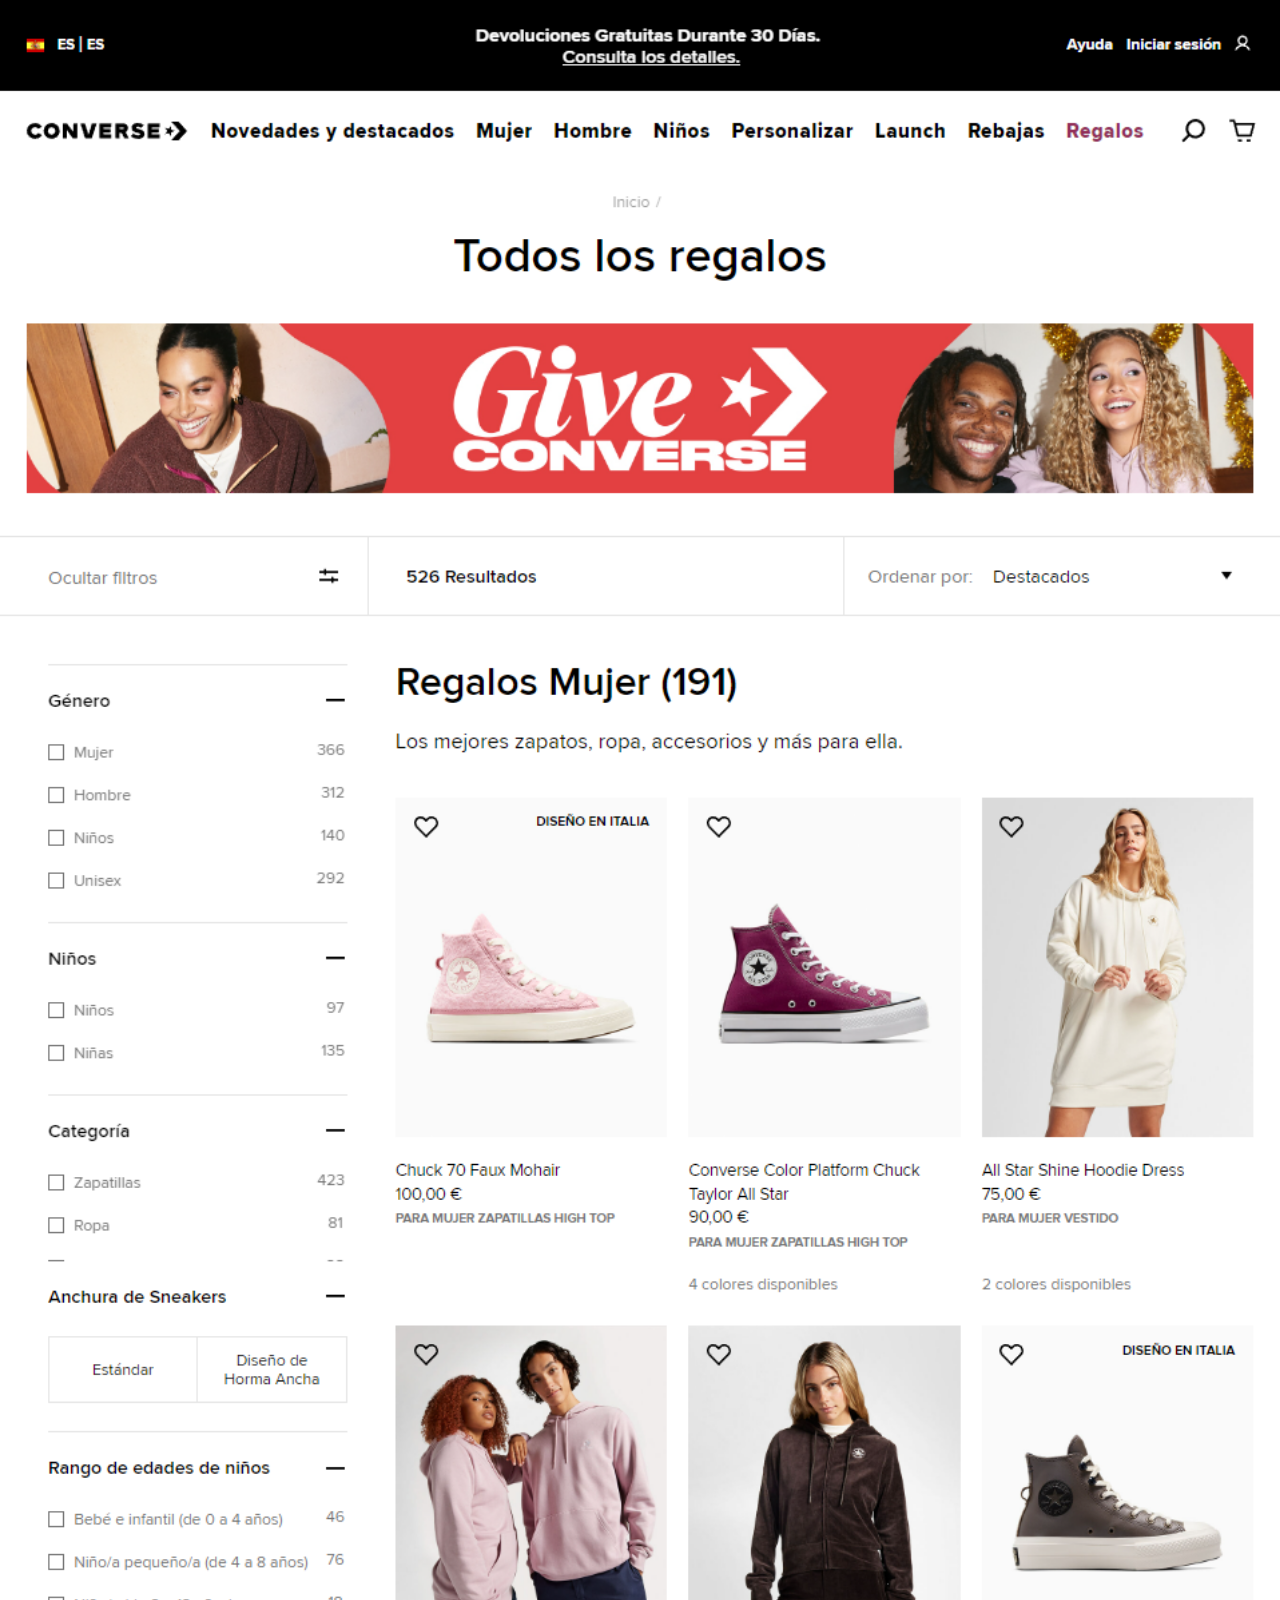
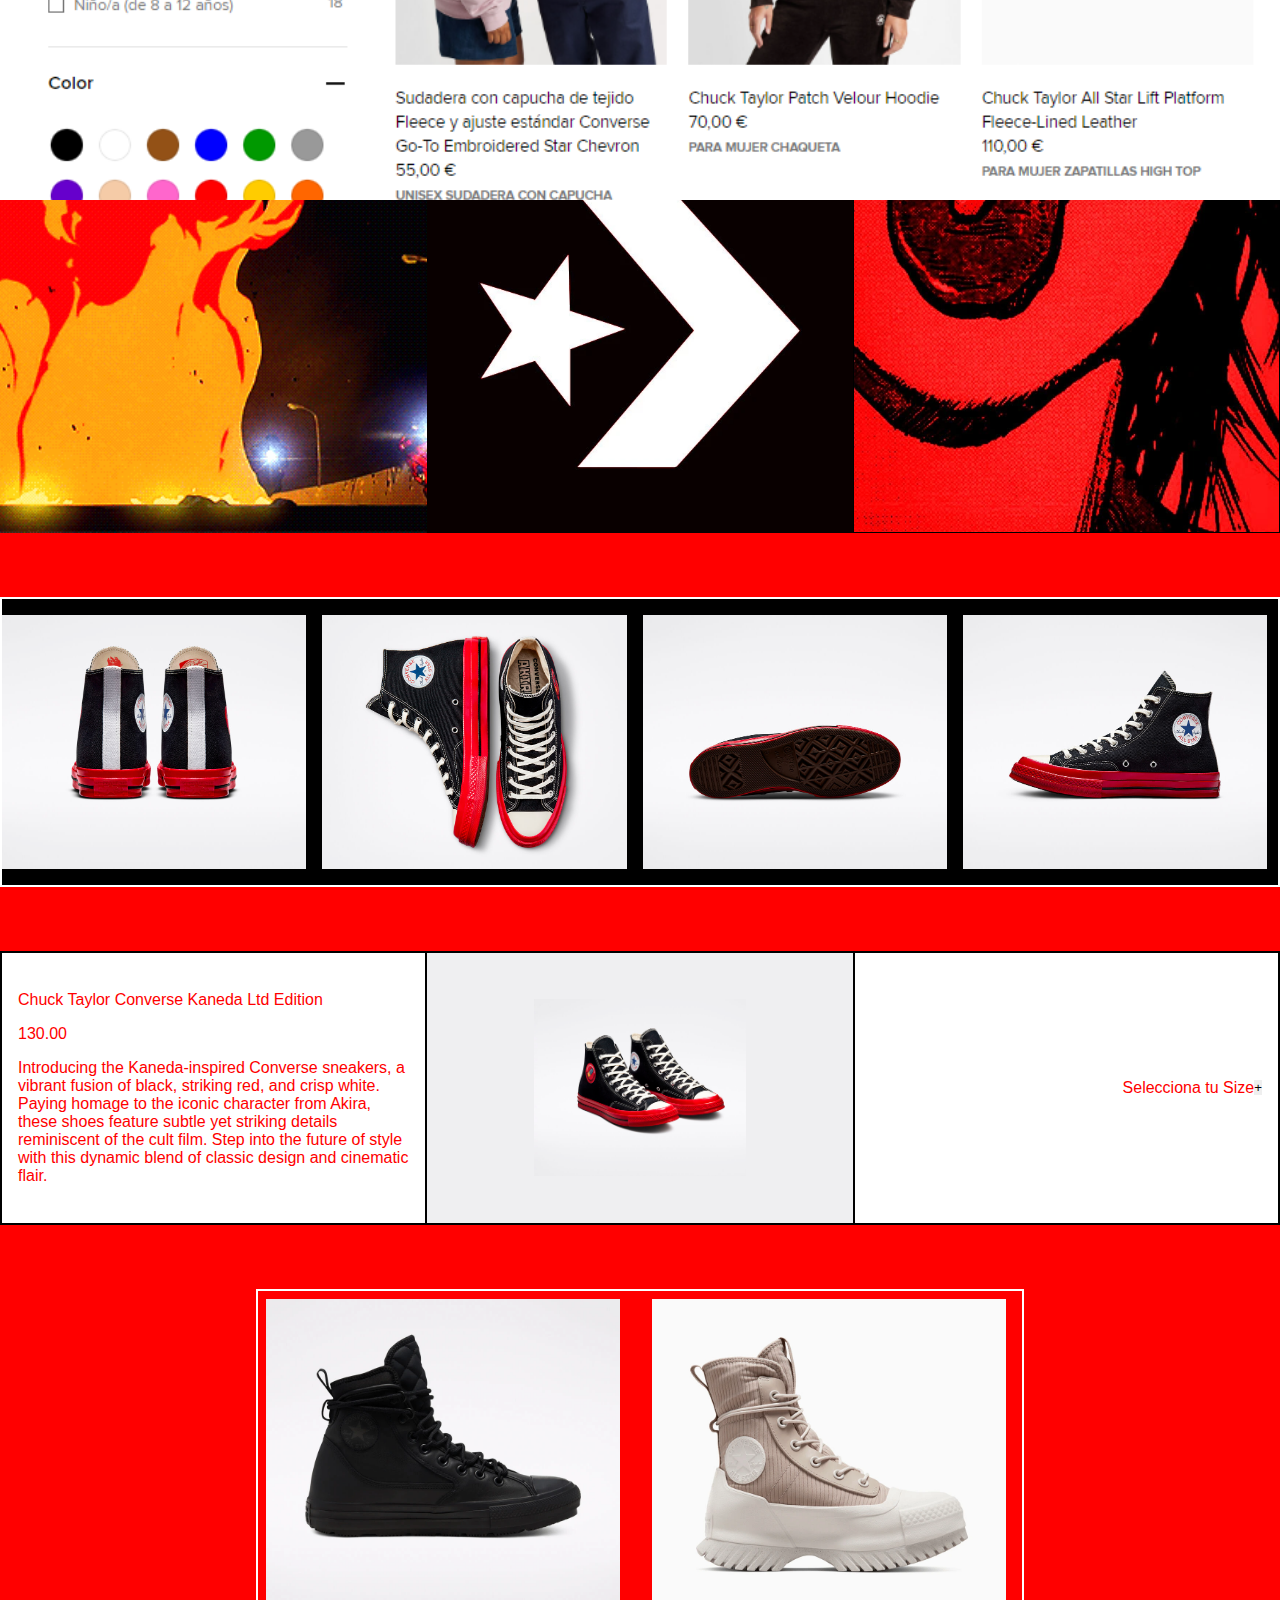
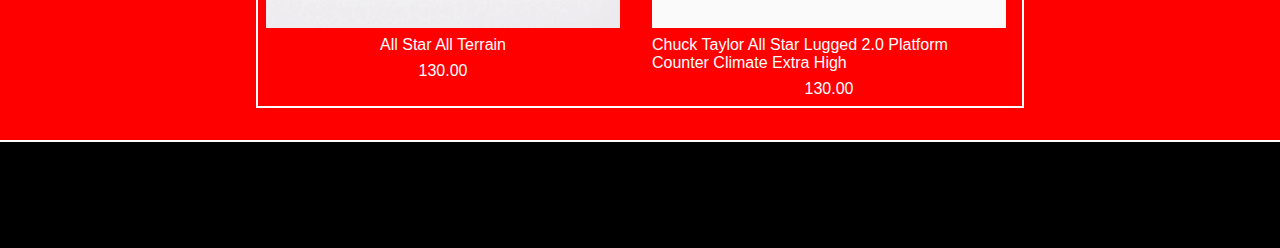
==== akira.html @ 0b5720b8 "added website docu" ====
<!DOCTYPE html>
<html lang="en">
<head>
    <meta charset="UTF-8">
    <meta name="viewport" content="width=device-width, initial-scale=1.0">
    <title>Document</title>
    <link rel="stylesheet" href="css/akira.css">
    <script defer src="js/akira.js"></script>
</head>
<body>

    <div class="glitch__effect">
        <div class="glitch__wrapper">
            <div class="main__img">
                
            </div>
            <div class="main__glitch">
                <div class="glitch__img">
                    <span class="glitch__span">ERROR</span>
                    <img src="assets/assets__akira/akira_loading.gif" alt="akira" class="glitch__gif">
                </div>
            </div>
        </div>
    </div>

    <header class="header">
        <div class="header__menuMobile">
            <svg xmlns="http://www.w3.org/2000/svg"  class="header__button"  viewBox="0 0 16 16">
                <path fill-rule="evenodd" d="M2.5 12a.5.5 0 0 1 .5-.5h10a.5.5 0 0 1 0 1H3a.5.5 0 0 1-.5-.5zm0-4a.5.5 0 0 1 .5-.5h10a.5.5 0 0 1 0 1H3a.5.5 0 0 1-.5-.5zm0-4a.5.5 0 0 1 .5-.5h10a.5.5 0 0 1 0 1H3a.5.5 0 0 1-.5-.5z"/>
              </svg>
        </div>
        
        <h1 class="header__h1">
            <a href="works.html" class="header__back">
                <img class="h1__logo" src="assets/assets__akira/converse__logo.png" alt="Chuck Taylor's Converse All Star">
            </a>
        </h1>
        
        <nav class="header__nav">
            <ul class="header__ul">
                <li class="header__li">
                    <a title="#" href="https://www.converse.com/es/products/regalos?lang=es_ES&nav_fo=topnav-giftguidenew" class="header__a">New & featured</a>
                </li>
                <li class="header__li">
                    <a title="#" href="https://www.converse.com/es/products/todo/todas-las-novedades/novedades-para-mujer?lang=es_ES&nav_fo=topnav-womennewarrivals" class="header__a">Woman</a>
                </li>
                <li class="header__li">
                    <a title="#" href="https://www.converse.com/es/products/todo/todas-las-novedades/novedades-para-hombre?lang=es_ES&nav_fo=topnav-mennewarrivals" class="header__a">Man</a>
                </li>
                <li class="header__li">
                    <a title="https://www.converse.com/es/products/todo/todas-las-novedades/novedades-para-ninos?lang=es_ES&nav_fo=topnav-kid%27snewarrivals" href="#" class="header__a">Kids</a>
                </li>
                <li class="header__li">
                    <a title="#" href="https://www.converse.com/es/products/todas-las-rebajas?lang=es_ES&nav_fo=topnav-sale" class="header__a">Sale</a>
                </li>
            </ul>
        </nav>


        <div class="header__shop">
            <div class="shop__buttons">
                <button class="buttons__cart">
                    <svg xmlns="http://www.w3.org/2000/svg" fill="black" class="header__button" viewBox="0 0 16 16" style="background-color: black;">
                        <path d="M0 1.5A.5.5 0 0 1 .5 1H2a.5.5 0 0 1 .485.379L2.89 3H14.5a.5.5 0 0 1 .491.592l-1.5 8A.5.5 0 0 1 13 12H4a.5.5 0 0 1-.491-.408L2.01 3.607 1.61 2H.5a.5.5 0 0 1-.5-.5zM3.102 4l1.313 7h8.17l1.313-7H3.102zM5 12a2 2 0 1 0 0 4 2 2 0 0 0 0-4zm7 0a2 2 0 1 0 0 4 2 2 0 0 0 0-4zm-7 1a1 1 0 1 1 0 2 1 1 0 0 1 0-2zm7 0a1 1 0 1 1 0 2 1 1 0 0 1 0-2z"/>
                      </svg>
                </button>
                <button class="buttons__search">
                    <svg xmlns="http://www.w3.org/2000/svg" class="header__button" viewBox="0 0 16 16" style="background-color: black;">
                    <path fill-rule="evenodd" d="M11.742 10.344a6.5 6.5 0 1 0-1.397 1.398h-.001c.03.04.062.078.098.115l3.85 3.85a1 1 0 0 0 1.415-1.414l-3.85-3.85a1.007 1.007 0 0 0-.115-.1zM12 6.5a5.5 5.5 0 1 1-11 0 5.5 5.5 0 0 1 11 0z"/>
                  </svg></button>
            </div>
        </div>
    </header>

    <main class="main">
        <div class="main__hero">
            <div class="hero__wrapper">
                
                <div class="hero__asset black">
                    <div class="black__text">
                        <p class="text__p">Converse presents Chuck Taylor All Star <span style="color: red;font-weight: 600;">Kaneda</span>.</p>
                    </div>
                </div>
                
                <div class="hero__asset explosion">
                    <picture class="hero__asset explosion">
                        <source srcset="assets/assets__akira/kaneda_grid_optdos.webp" type="image/webp">
                        <img src="assets/assets__akira/kaneda_grid_optdos.png" alt="hero__image boom" class="hero__img" loading="lazy" onerror="this.onerror=null;this.src='assets/assets__akira/kaneda_grid_optdos.png';">
                    </picture>
                </div>
                
                <div class="hero__asset back">
                    <picture class="hero__asset back">
                        <source srcset="assets/assets__akira/kaneda_back.webp" type="image/webp">
                        <img src="assets/assets__akira/kaneda_back.png" alt="hero__image" class="hero__img" loading="lazy" onerror="this.onerror=null;this.src='assets/assets__akira/kaneda_back.png';">
                    </picture>
                </div>
                
                <div class="hero__asset converse">
                    <div class="converse__hover"></div>
                </div>
                
                <div class="hero__asset japan">
                    <picture class="hero__asset japan">
                        <source srcset="assets/assets__akira/akirajapanweb.webp" type="image/webp">
                        <img src="assets/assets__akira/akirajapanweb.png" alt="hero__image" class="hero__img" loading="lazy" onerror="this.onerror=null;this.src='assets/assets__akira/akirajapanweb.png';">
                    </picture>
                </div>
                
                <div class="hero__asset text">
                    <div class="text__description">
                        <p class="text__p">Step into a world of cyberpunk flair with our exclusive Limited Edition Akira-Inspired Converse Shoes. Drawing inspiration from the iconic film, these shoes seamlessly blend futuristic aesthetics with classic Converse comfort, creating a footwear experience like no other.</p>
                    </div>
                </div>
                
                <div class="hero__asset">
                    <picture class="hero__asset">
                        <source srcset="assets/assets__akira/cityweb.webp" type="image/webp">
                        <img src="assets/assets__akira/cityweb.png" alt="hero image" class="hero__img" loading="lazy" onerror="this.onerror=null;this.src='assets/assets__akira/cityweb.png';">
                    </picture>
                </div>
                
                <div class="hero__asset pill">
                    <picture class="hero__asset">
                        <source srcset="assets/assets__akira/pillweb.webp" type="image/webp">
                        <img src="assets/assets__akira/pillweb.png" alt="hero image" class="hero__img" loading="lazy" onerror="this.onerror=null;this.src='assets/assets__akira/pillweb.png';">
                    </picture>
                </div>
                
                <div class="hero__asset">
                    <picture class="hero__asset">
                        <source srcset="assets/assets__akira/motorciclegif.gif" type="image/gif">
                        <img src="assets/assets__akira/motorciclegif.gif" alt="hero image" class="hero__img" loading="lazy">
                    </picture>
                </div>
                
                <div class="hero__asset logo">
                    <picture class="hero__asset">
                        <source srcset="assets/assets__akira/converselogoweb.webp" type="image/webp">
                        <img src="assets/assets__akira/converselogoweb.png" alt="hero image" class="hero__img" loading="lazy" onerror="this.onerror=null;this.src='assets/assets__akira/converselogoweb.png';">
                    </picture>
                </div>
                

            </div>
                
        </div>

        <div class="main__shoes">
            <div class="shoes__wrapper">
                <div class="shoes__img static">
                    <picture>
                        <source srcset="assets/assets__akira/shoe (1).webp" type="image/webp">
                        <img src="assets/assets__akira/shoe (1).png" alt="shoe" class="shoe__img" loading="lazy">
                    </picture>
                </div>
                <div class="shoes__img">
                    <picture>
                        <source srcset="assets/assets__akira/shoe (2).webp" type="image/webp">
                        <img src="assets/assets__akira/shoe (2).png" alt="shoe" class="shoe__img" loading="lazy">
                    </picture>
                </div>
                <div class="shoes__img">
                    <picture>
                        <source srcset="assets/assets__akira/shoe (3).webp" type="image/webp">
                        <img src="assets/assets__akira/shoe (3).png" alt="shoe" class="shoe__img" loading="lazy">
                    </picture>
                </div>
                <div class="shoes__img">
                    <picture>
                        <source srcset="assets/assets__akira/shoe (4).webp" type="image/webp">
                        <img src="assets/assets__akira/shoe (4).png" alt="shoe" class="shoe__img" loading="lazy">
                    </picture>
                </div>
                <div class="shoes__img">
                    <picture>
                        <source srcset="assets/assets__akira/shoe (5).webp" type="image/webp">
                        <img src="assets/assets__akira/shoe (5).png" alt="shoe" class="shoe__img" loading="lazy">
                    </picture>
                </div>
                <div class="shoes__img">
                    <picture>
                        <source srcset="assets/assets__akira/shoe (6).webp" type="image/webp">
                        <img src="assets/assets__akira/shoe (6).png" alt="shoe" class="shoe__img" loading="lazy">
                    </picture>
                </div>
                <div class="shoes__img static">
                    <picture>
                        <source srcset="assets/assets__akira/shoe (1).webp" type="image/webp">
                        <img src="assets/assets__akira/shoe (1).png" alt="shoe" class="shoe__img" loading="lazy">
                    </picture>
                </div>
                <div class="shoes__img">
                    <picture>
                        <source srcset="assets/assets__akira/shoe (2).webp" type="image/webp">
                        <img src="assets/assets__akira/shoe (2).png" alt="shoe" class="shoe__img" loading="lazy">
                    </picture>
                </div>
                <div class="shoes__img">
                    <picture>
                        <source srcset="assets/assets__akira/shoe (3).webp" type="image/webp">
                        <img src="assets/assets__akira/shoe (3).png" alt="shoe" class="shoe__img" loading="lazy">
                    </picture>
                </div>
                <div class="shoes__img">
                    <picture>
                        <source srcset="assets/assets__akira/shoe (4).webp" type="image/webp">
                        <img src="assets/assets__akira/shoe (4).png" alt="shoe" class="shoe__img" loading="lazy">
                    </picture>
                </div>
                <div class="shoes__img">
                    <picture>
                        <source srcset="assets/assets__akira/shoe (5).webp" type="image/webp">
                        <img src="assets/assets__akira/shoe (5).png" alt="shoe" class="shoe__img" loading="lazy">
                    </picture>
                </div>
                <div class="shoes__img">
                    <picture>
                        <source srcset="assets/assets__akira/shoe (6).webp" type="image/webp">
                        <img src="assets/assets__akira/shoe (6).png" alt="shoe" class="shoe__img" loading="lazy">
                    </picture>
                </div>
            </div>
        </div>
        <div class="main__buy">
            <div class="buy__description">
                <p class="description__title">Chuck Taylor Converse  Kaneda Ltd Edition</p>
                <p class="description__price">130.00</p>
                <p class="description__text">Introducing the Kaneda-inspired Converse sneakers, a vibrant fusion of black, striking red, and crisp white. Paying homage to the iconic character from Akira, these shoes feature subtle yet striking details reminiscent of the cult film. Step into the future of style with this dynamic blend of classic design and cinematic flair.</p>
            </div>
            <div class="buy__shoe">
                <img src="assets/assets__akira/shoe (5).png" alt="Converse Akira" class="shoe__buyImg" loading="lazy">
            </div>

            <div class="buy__size">
                <span class="size__span">Selecciona tu Size</span>
                <button class="size__add">+</button>
            </div>
        </div>

        <aside class="main__related">
            <div class="related__wrapper">
                <div class="related__product">
                    <picture>
                        <source srcset="assets/assets__akira/related1.webp" type="image/webp">
                        <img src="assets/assets__akira/related1.png" alt="related" class="product__img" loading="lazy">
                    </picture>
                    <span class="product__span">All Star All Terrain</span>
                    <span>130.00</span>
                </div>
                <div class="related__product">
                    <picture>
                        <source srcset="assets/assets__akira/related2.webp" type="image/webp">
                        <img src="assets/assets__akira/related2.png" alt="related" class="product__img" loading="lazy">
                    </picture>
                    <span class="product__span">Chuck Taylor All Star Lugged 2.0 Platform Counter Climate Extra High</span>
                    <span>130.00</span>
                </div>
                <div class="related__product">
                    <picture>
                        <source srcset="assets/assets__akira/related3.webp" type="image/webp">
                        <img src="assets/assets__akira/related3.png" alt="related" class="product__img" loading="lazy">
                    </picture>
                    <span class="product__span">Run Star Legacy CX Platform Leather</span>
                    <span>140.00</span>
                </div>
                <div class="related__product">
                    <picture>
                        <source srcset="assets/assets__akira/related4.webp" type="image/webp">
                        <img src="assets/assets__akira/related4.png" alt="related" class="product__img" loading="lazy">
                    </picture>
                    <span class="product__span">Chuck Taylor All Star Lugged 2.0 Counter Climate</span>
                    <span>130.00</span>
                </div>
            </div>
        </aside>

        
    </main>

    <footer class="footer">

    </footer>
</body>
</html>
---- css/akira.css ----
* {
    margin: 0;
    padding: 0;
    border: 0;
    -webkit-box-sizing: border-box;
    box-sizing: border-box;
    vertical-align: baseline;
}

img, picture, video, iframe, figure {
    max-width: 100%;
    width: 100%;
    height: auto;
    display: block;
}

li {
    list-style-type: none;
}

html {
    scroll-behavior: smooth;
}

h1, h2, h3, h4, h5, h6, p, span, a, strong, blockquote, i, b, u, em {
    font-size: 1em;
    font-weight: inherit;
    font-style: inherit;
    text-decoration: none;
    color: inherit;

    
}

/* h1, h2 {
    opacity: 0;
    position: absolute;
    pointer-events: none;
} */

svg {
    width: 100%;
    display: block;
    fill: currentColor;
    overflow: visible;
}

body{
    font-family: 'Oswald', sans-serif;
    /* background-color: black; */
}

.glitch__effect{
    width: 100% ;
    height: 100%;
    background-color: red;

    position: absolute;

    display: flex;
    flex-flow: row nowrap;
    justify-content: center;
    align-items: center;

    z-index: 4;

}

.glitch__wrapper{
    width: 100% ;
    min-height: 100%;
    
    position: relative;
    
}
.main__img{
    width: 100% ;
    min-height: 200vh ;
    background-image: url(../assets/assets__akira/fake__landing.png) ;
    background-repeat: no-repeat;
    background-size: cover;

    position: absolute;
    opacity: 1;

    /* transition: opacity 4s ease ; */
}

.main__img.isActive{
    
    opacity: 0;
}

.main__glitch{
    width: 95%;
    min-height: 190vh ;
    background-color: black ;

    padding: 6rem 0;

    
    color: white;
    display: flex;
    flex-flow: row nowrap;
    justify-content: center;
    align-items: flex-start;

    
    
    position: absolute;
    inset: 5vh auto auto 2.5%;

    pointer-events: none;

    opacity: 0;
}

.main__glitch.isActive{
    opacity: 1;
}

.glitch__img{
    width: 20rem;
    /* min-height: ; */
    /* background-color: red; */

    display: flex;
    flex-flow: column nowrap;
    justify-content: center;
    align-items: flex-start;
}

.glitch__span{
    width: 100%;

    font-size: 5rem;
    
    display: flex;
    flex-flow: row nowrap;
    justify-content: center;
    align-items: center;
}

.glitch__gif{
    max-width: 20rem;
    min-width: 15rem;
}


.header__menuMobile{
    display: none;
}

.header{
    width: 100%;
    min-height: 12vh;
    background-color: black;

    color: white;

    display: flex;
    flex-flow: row nowrap;
    justify-content: space-between;
    align-items: center;

    padding: 0 3rem;
    
    border-bottom: 1px solid white;
}

.header__h1{
    width: calc(100% /3);
    display: flex;
    flex-flow: row nowrap;
    justify-content: center;
    align-items: center;
}
.header__back{

}
.header__nav{
    width: calc(100% / 3);
}
.h1__logo{
    max-width: 12rem;
}
.header__ul{
    display: flex;
    flex-flow: row nowrap;
    justify-content: space-between;
    align-items: center;

    gap: 2rem;
}

.header__li:hover{
    border-bottom: 1px solid white;
}

.header__shop{
    width: calc(100% /3);
    display: flex;
    flex-flow: row nowrap;
    justify-content: flex-end;
    align-items: center;
}
.shop__buttons{
    display: flex;
    flex-flow: row nowrap;
    justify-content: center;
    align-items: center;

    gap: 2rem;
}
.header__button{
    display: block;
    width: 2rem;
    height: 2rem;

    color: white;

}

.main{
    width: 100%;
    min-height: 100vh;
    background-color: red;

    display: flex;
    flex-flow: column nowrap;
    justify-content: flex-start;
    align-items: center;
    
    
    gap: 4rem;
    
}

.main__hero{
    width: 100%;
    /* min-height: 80vh; */
    /* background-color: lightcoral; */
}

.hero__wrapper{
    width: 100%;

    display: grid;
    grid-template-columns: repeat(3 ,1fr);
    grid-auto-rows: 45vh;

   
    /* gap: 1rem; */
}

.hero__asset{
    /* background-color: lightgoldenrodyellow; */
    height: 100%;
    overflow: hidden;
}

.hero__img{
    height: 100%;
    object-fit: cover;
}

.hero__asset.explosion:hover{
    filter: invert(2);
}

.hero__asset.back{
    grid-row: span 2;
}
.hero__asset.converse{
    width: 100%;
    height: 100%;
    overflow: hidden;

    grid-column: span 2;

    /* background-color: aqua; */
}
.converse__hover{
    width: 100%;
    height: 300%;
    background-image: url(../assets/assets__akira/converse_text.svg);
    

    transform: translateY(-50%);

    transition: transform 0.5s ease;
}

.hero__asset.converse:hover .converse__hover{
    transform: translateY(0%);
}

.hero__asset.japan{
    grid-row: span 2;
}
.hero__asset.japan:hover{
    filter: invert(1);
    filter: grayscale(1);
}

/* .hero__asset.logo{
    grid-column: span 2;
} */
.hero__asset.logo:hover{
    filter: invert(1);
}

.hero__asset.text{
    background-color: black;

    display: flex;
    flex-flow: row nowrap;
    justify-content: center;
    align-items: center;

    color: white;
    padding: 1rem;
}

.description__text{
    /* padding: 2rem 3rem;
    color: white; */
    /* font-size: 1rem; */
    /* padding: 0 1rem; */

}

.hero__asset.black { 
    background-color: black;
    grid-column: span 2;
    

    display: flex;
    flex-flow: row nowrap;
    justify-content: center;
    align-items: center;
}
.black__text{
    padding: 2rem 3rem;
    color: white;
    font-size: 2rem;
    opacity: 0;
    transition: opacity 1s ease;
}

.isVisible{
    opacity: 1;
}

.hero__asset.pill{
    grid-row: span 2;
    border: 1px solid black;
}

.hero__asset.aesthetic{
    grid-row: span 1;
}
.main__shoes{
    width: 100%;
    /* min-height: 30vh; */
    background-color: black;

    padding: 1rem 0;
    border: 2px solid white;

    overflow: hidden;

    display: flex;
    flex-flow: row nowrap;
    justify-content: flex-start;
    align-items: center;
}
.shoes__wrapper{
    width: 300% ;
    /* min-height: 25vh; */

    display: flex;
    flex-flow: row nowrap;
    justify-content: flex-start;
    align-items: center;

    gap: 1rem;

    animation: shoeWheel 20s linear infinite;
}

@keyframes shoeWheel{
    from {transform: translateX(0);}
    to{transform: translateX(-50%);}
}


.shoes__img{
    width:20rem;
}
.shoe__img{
    width: 100%;
    object-fit: cover;
}
.main__buy{
    width: 100%;
    min-height: 12vh;
    background-color: white;

    display: grid;
    grid-template-columns: repeat( 3, 1fr);
    grid-auto-rows: 30vh;

    /* gap: 1rem;
    padding: 0 1rem; */
    border: 2px solid black;

    color: red;
}

.buy__description{
    
    border-right: 2px solid black;

    display: flex;
    flex-flow: column nowrap;
    justify-content: center;
    align-items: flex-start;

    gap: 1rem;
    padding: 1rem;

    font-size: 1rem;
    /* background-color: cadetblue; */
}

.buy__size{
    height: 100% ;
    padding: 1rem;
    border-left: 2px solid black;

    display: flex;
    flex-flow: row nowrap;
    justify-content: flex-end;
    align-items: center;

    
}
.buy__shoe{
    width: 100%;
    background-color: #EFEFF1;
    

    display: flex;
    flex-flow: row nowrap;
    justify-content: center;
    align-items: center;

    overflow: hidden;
}

.shoe__buyImg{
    width: 50%;
}

.main__related{
    width: 60%;
    min-height: 20vh;
    /* background-color: burlywood; */

    overflow: hidden;

    color: white;
    border: 2px solid white;

    margin: 0 0 2rem 0;
}

.related__wrapper{
    width: 200%;
    min-height: 20vh;
    /* background-color:chocolate; */

    display: flex;
    flex-flow: row nowrap;
    justify-content: flex-start;
    align-items: flex-start;

    gap: 1rem;

    transition: transform 0.3s ease;

    touch-action: pan-x;
    
}
.related__product{
    width: 50% ;
    min-height: 20vh;
    /* background-color: cornflowerblue; */

    overflow: hidden;

    display: flex;
    flex-flow: column nowrap;
    justify-content: space-between;
    align-items: center;

    padding: 0.5rem;

    gap: 0.5rem;

    position: relative;
}
.related__product:hover{
    filter: grayscale(1);
}
.product__span{
    width: 100%;


    display: flex;
    flex-flow: row nowrap;
    justify-content: center;
    align-items: center;
}

.isFinal{
    transform: translateX( -50% );
}
.isStart{
    transform: translateX( 0% );
}
.hasSpanOne{
    grid-column: span 1;
    grid-row: span 1;
}
.footer{
    width: 100%;
    min-height: 12vh;
    background-color: black;

    color: white;
    border-top: 2px solid white;
}

@media(max-width: 900px){
    .header{
        padding: 0 1rem;
    }
    .header__nav{
        display: none;
    }

    .header__menuMobile{
        display: block;
        width: calc(100% /3);
       
        display: flex;
        flex-flow: row nowrap;
        justify-content: flex-start;
        align-items: center;
    }

    .main{
        gap: 0.5rem;
        padding: 1rem 0 0 0;
        /* min-height: 200vh; */
    }
    .hero__wrapper{
        grid-template-columns: repeat(2, 1fr);
        grid-auto-rows: 10vh;
    }
    .hero__asset.explosion{
        grid-row: span 2;
    }
    .black__text{
        font-size: 1rem;
    }
    .main__hero{
        width: 100%;
        /* height: 80vh; */
    }
    .main__shoes{
        width: 100%;
    }
    .buy__description{
        /* padding: .125rem  1rem; */
        font-size: 0.5rem;
    }
    .description__text{
        font-size: 0.45rem;
    }
    .main__buy{
        font-size: 0.5rem;
    }
    
}


@media(max-width: 550px){
    

    
    .header__button{
        display: block;
        width: 1rem;
        height: 1rem;
    
        color: white;
    
    }
    
    .main{
        /* gap: 0.5rem; */
        
    }
    .hero__wrapper{
        grid-auto-rows: 10vh;
    }     
    .main_6_hero{
        width: 100%;
        /* height: 80vh; */
        overflow: hidden;
    }
    
    .main__shoes{
        width: 100%;
        /* min-height: 20vh; */
    }
    .buy__description{
        font-size: 0.65rem;
    }
    .main__related{
        font-size: 0.5rem;
    }
    .shop__buttons{
        gap: 1rem;
    }

}
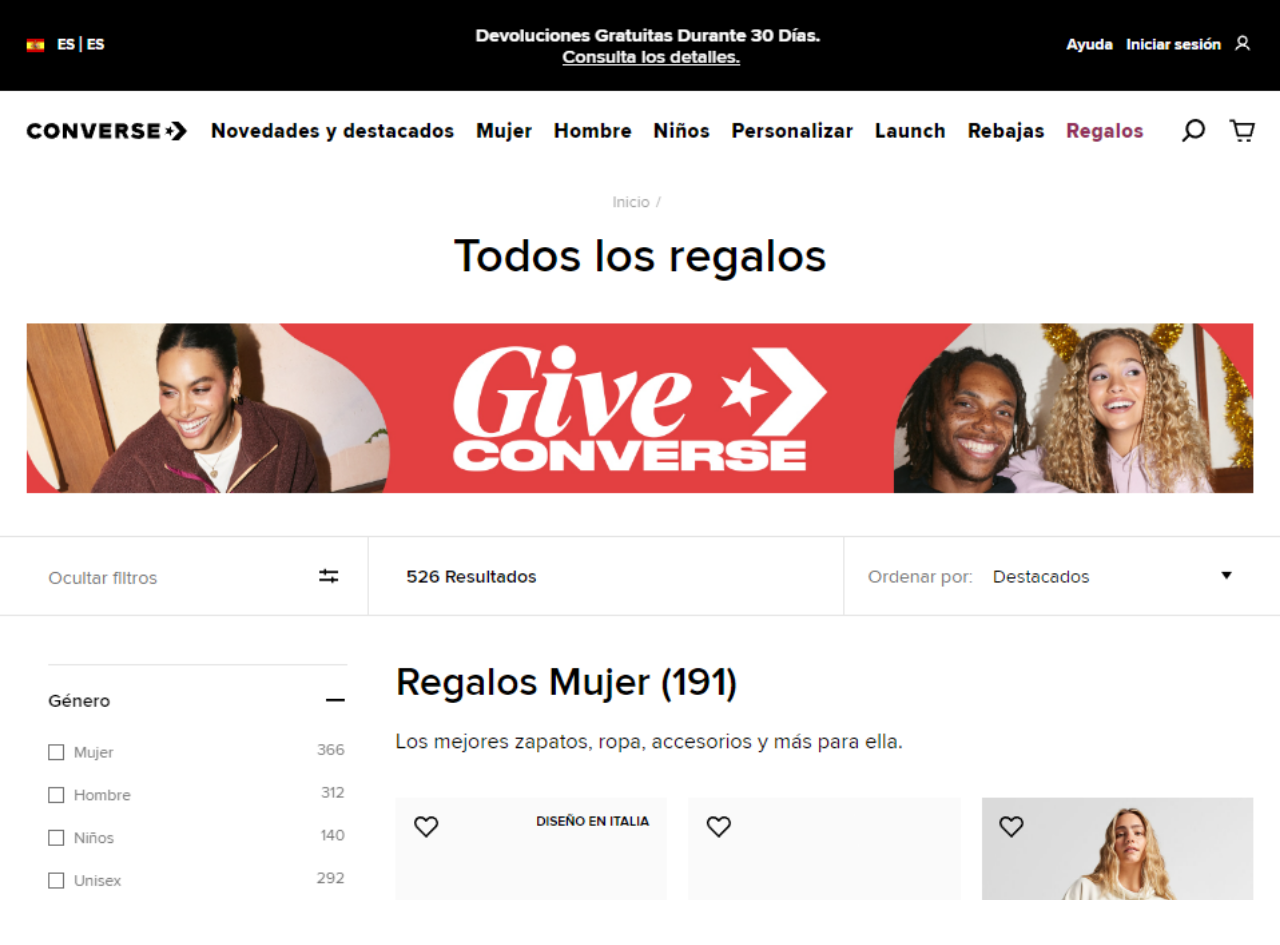
==== commit bc92859f: "pruebas de transiciones y otros arreglos" ====
--- a/akira.html
+++ b/akira.html
@@ -22,7 +22,7 @@
             </div>
         </div>
     </div>
-
+<div class="page__wrapper isNotDisplayed">
     <header class="header">
         <div class="header__menuMobile">
             <svg xmlns="http://www.w3.org/2000/svg"  class="header__button"  viewBox="0 0 16 16">
@@ -150,74 +150,74 @@
             <div class="shoes__wrapper">
                 <div class="shoes__img static">
                     <picture>
-                        <source srcset="assets/assets__akira/shoe (1).webp" type="image/webp">
-                        <img src="assets/assets__akira/shoe (1).png" alt="shoe" class="shoe__img" loading="lazy">
-                    </picture>
-                </div>
-                <div class="shoes__img">
-                    <picture>
-                        <source srcset="assets/assets__akira/shoe (2).webp" type="image/webp">
+                        <source srcset="assets/assets__akira/shoe(1).webp" type="image/webp">
+                        <img src="assets/assets__akira/shoe(1).png" alt="shoe" class="shoe__img" loading="lazy">
+                    </picture>
+                </div>
+                <div class="shoes__img">
+                    <picture>
+                        <source srcset="assets/assets__akira/shoe(2).webp" type="image/webp">
                         <img src="assets/assets__akira/shoe (2).png" alt="shoe" class="shoe__img" loading="lazy">
                     </picture>
                 </div>
                 <div class="shoes__img">
                     <picture>
-                        <source srcset="assets/assets__akira/shoe (3).webp" type="image/webp">
-                        <img src="assets/assets__akira/shoe (3).png" alt="shoe" class="shoe__img" loading="lazy">
-                    </picture>
-                </div>
-                <div class="shoes__img">
-                    <picture>
-                        <source srcset="assets/assets__akira/shoe (4).webp" type="image/webp">
-                        <img src="assets/assets__akira/shoe (4).png" alt="shoe" class="shoe__img" loading="lazy">
-                    </picture>
-                </div>
-                <div class="shoes__img">
-                    <picture>
-                        <source srcset="assets/assets__akira/shoe (5).webp" type="image/webp">
-                        <img src="assets/assets__akira/shoe (5).png" alt="shoe" class="shoe__img" loading="lazy">
-                    </picture>
-                </div>
-                <div class="shoes__img">
-                    <picture>
-                        <source srcset="assets/assets__akira/shoe (6).webp" type="image/webp">
-                        <img src="assets/assets__akira/shoe (6).png" alt="shoe" class="shoe__img" loading="lazy">
+                        <source srcset="assets/assets__akira/shoe(3).webp" type="image/webp">
+                        <img src="assets/assets__akira/shoe(3).png" alt="shoe" class="shoe__img" loading="lazy">
+                    </picture>
+                </div>
+                <div class="shoes__img">
+                    <picture>
+                        <source srcset="assets/assets__akira/shoe(4).webp" type="image/webp">
+                        <img src="assets/assets__akira/shoe(4).png" alt="shoe" class="shoe__img" loading="lazy">
+                    </picture>
+                </div>
+                <div class="shoes__img">
+                    <picture>
+                        <source srcset="assets/assets__akira/shoe(5).webp" type="image/webp">
+                        <img src="assets/assets__akira/shoe(5).png" alt="shoe" class="shoe__img" loading="lazy">
+                    </picture>
+                </div>
+                <div class="shoes__img">
+                    <picture>
+                        <source srcset="assets/assets__akira/shoe(6).webp" type="image/webp">
+                        <img src="assets/assets__akira/shoe(6).png" alt="shoe" class="shoe__img" loading="lazy">
                     </picture>
                 </div>
                 <div class="shoes__img static">
                     <picture>
-                        <source srcset="assets/assets__akira/shoe (1).webp" type="image/webp">
-                        <img src="assets/assets__akira/shoe (1).png" alt="shoe" class="shoe__img" loading="lazy">
-                    </picture>
-                </div>
-                <div class="shoes__img">
-                    <picture>
-                        <source srcset="assets/assets__akira/shoe (2).webp" type="image/webp">
-                        <img src="assets/assets__akira/shoe (2).png" alt="shoe" class="shoe__img" loading="lazy">
-                    </picture>
-                </div>
-                <div class="shoes__img">
-                    <picture>
-                        <source srcset="assets/assets__akira/shoe (3).webp" type="image/webp">
-                        <img src="assets/assets__akira/shoe (3).png" alt="shoe" class="shoe__img" loading="lazy">
-                    </picture>
-                </div>
-                <div class="shoes__img">
-                    <picture>
-                        <source srcset="assets/assets__akira/shoe (4).webp" type="image/webp">
-                        <img src="assets/assets__akira/shoe (4).png" alt="shoe" class="shoe__img" loading="lazy">
-                    </picture>
-                </div>
-                <div class="shoes__img">
-                    <picture>
-                        <source srcset="assets/assets__akira/shoe (5).webp" type="image/webp">
-                        <img src="assets/assets__akira/shoe (5).png" alt="shoe" class="shoe__img" loading="lazy">
-                    </picture>
-                </div>
-                <div class="shoes__img">
-                    <picture>
-                        <source srcset="assets/assets__akira/shoe (6).webp" type="image/webp">
-                        <img src="assets/assets__akira/shoe (6).png" alt="shoe" class="shoe__img" loading="lazy">
+                        <source srcset="assets/assets__akira/shoe(1).webp" type="image/webp">
+                        <img src="assets/assets__akira/shoe(1).png" alt="shoe" class="shoe__img" loading="lazy">
+                    </picture>
+                </div>
+                <div class="shoes__img">
+                    <picture>
+                        <source srcset="assets/assets__akira/shoe(2).webp" type="image/webp">
+                        <img src="assets/assets__akira/shoe(2).png" alt="shoe" class="shoe__img" loading="lazy">
+                    </picture>
+                </div>
+                <div class="shoes__img">
+                    <picture>
+                        <source srcset="assets/assets__akira/shoe(3).webp" type="image/webp">
+                        <img src="assets/assets__akira/shoe(3).png" alt="shoe" class="shoe__img" loading="lazy">
+                    </picture>
+                </div>
+                <div class="shoes__img">
+                    <picture>
+                        <source srcset="assets/assets__akira/shoe(4).webp" type="image/webp">
+                        <img src="assets/assets__akira/shoe(4).png" alt="shoe" class="shoe__img" loading="lazy">
+                    </picture>
+                </div>
+                <div class="shoes__img">
+                    <picture>
+                        <source srcset="assets/assets__akira/shoe(5).webp" type="image/webp">
+                        <img src="assets/assets__akira/shoe(5).png" alt="shoe" class="shoe__img" loading="lazy">
+                    </picture>
+                </div>
+                <div class="shoes__img">
+                    <picture>
+                        <source srcset="assets/assets__akira/shoe(6).webp" type="image/webp">
+                        <img src="assets/assets__akira/shoe(6).png" alt="shoe" class="shoe__img" loading="lazy">
                     </picture>
                 </div>
             </div>
@@ -278,8 +278,7 @@
         
     </main>
 
-    <footer class="footer">
-
-    </footer>
+    <footer class="footer"></footer>
+</div>
 </body>
 </html>--- a/css/akira.css
+++ b/css/akira.css
@@ -50,9 +50,13 @@
     /* background-color: black; */
 }
 
+.isNotDisplayed{
+    display: none;
+}
+
 .glitch__effect{
     width: 100% ;
-    height: 100%;
+    height: 100vh;
     background-color: red;
 
     position: absolute;
@@ -68,14 +72,14 @@
 
 .glitch__wrapper{
     width: 100% ;
-    min-height: 100%;
+    min-height: 100vh;
     
     position: relative;
     
 }
 .main__img{
     width: 100% ;
-    min-height: 200vh ;
+    min-height: 100vh ;
     background-image: url(../assets/assets__akira/fake__landing.png) ;
     background-repeat: no-repeat;
     background-size: cover;
@@ -93,7 +97,7 @@
 
 .main__glitch{
     width: 95%;
-    min-height: 190vh ;
+    min-height: 100vh ;
     background-color: black ;
 
     padding: 6rem 0;
@@ -366,8 +370,8 @@
     background-color: black;
 
     padding: 1rem 0;
-    border: 2px solid white;
-
+    border-top: 2px solid white ;
+    border-bottom: 2px solid white ;
     overflow: hidden;
 
     display: flex;
